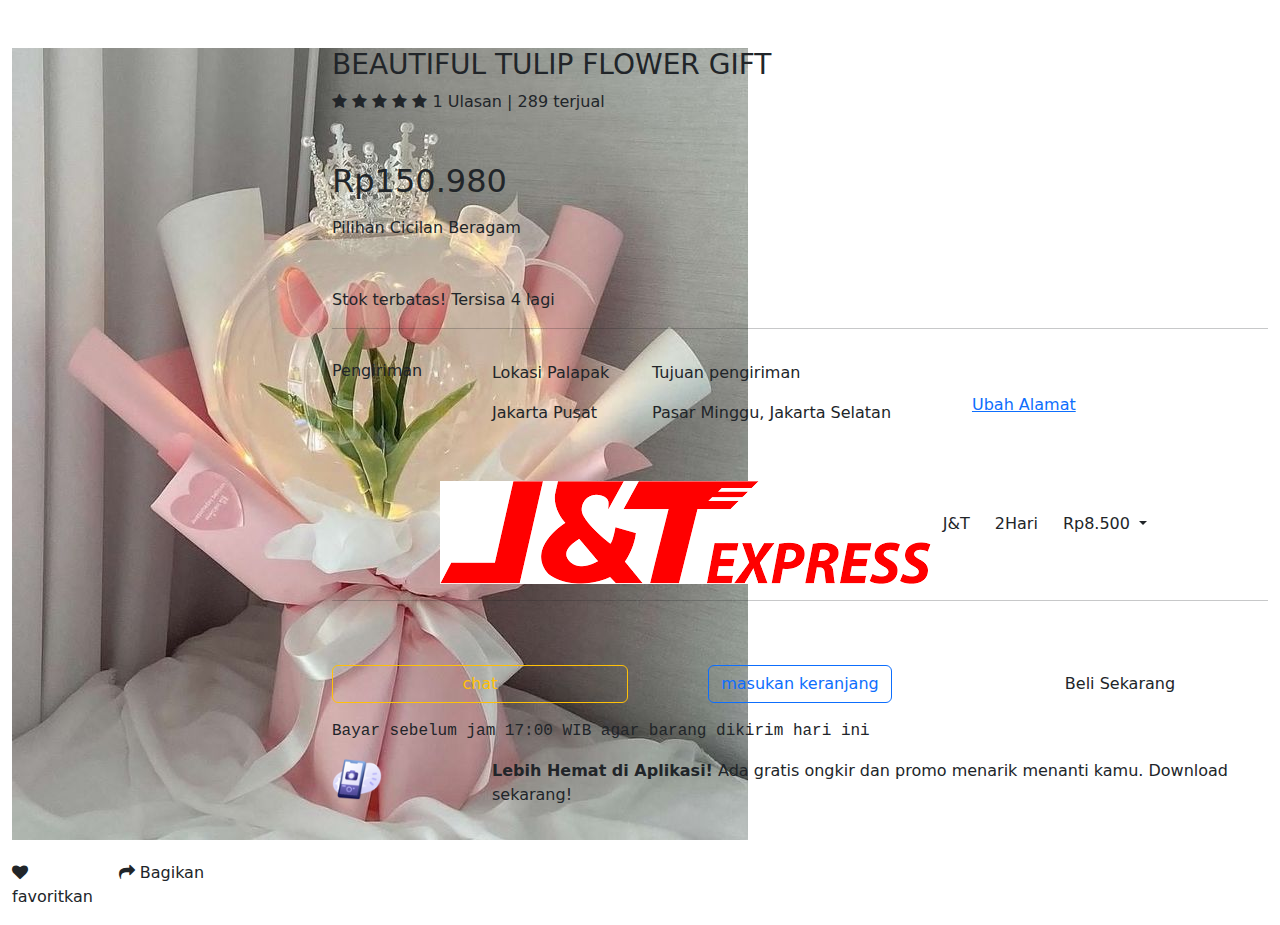
==== shop2.html @ ad699193 "Update shop2.html" ====
<!DOCTYPE html>
<html lang="en">
<head>
    <meta charset="UTF-8">
    <meta name="viewport" content="width=device-width, initial-scale=1.0">
    <title>Shop2</title>
    <link rel="stylesheet" href="https://cdnjs.cloudflare.com/ajax/libs/font-awesome/4.7.0/css/font-awesome.min.css">
    <link href="https://cdn.jsdelivr.net/npm/bootstrap@5.3.3/dist/css/bootstrap.min.css" rel="stylesheet" integrity="sha384-QWTKZyjpPEjISv5WaRU9OFeRpok6YctnYmDr5pNlyT2bRjXh0JMhjY6hW+ALEwIH" crossorigin="anonymous">
    <link rel="stylesheet" href="shop2.css">
</head>
<body>
  
</div>
<div class="container-fluid">
    <div class="row"> 
        <div class="col-lg-3 col-md-6 col-12 mt-5">
            <img src="../assest/img/buket bunga.jpeg" alt="" class="img">
                <div class="row">
                     <div class="col-lg-4 col-6 col-md-6">
                        <p><i class="fa fa-heart mt-4 hati"></i>    favoritkan</p>
                    </div>
                    <div class="col-lg-8 col-6 col-md-6">
                        <p><i class="fa fa-share mt-4 bagi"></i>    Bagikan</p>
                    </div>
                </div>
    </div>
        <div class="col-lg-9 col-md-6 col-sm-0 mt-5">
                    <h3 class="text">BEAUTIFUL TULIP FLOWER GIFT</h3>
                <div class="mb-3 star"> 
                    <span class="fa fa-star checked"></span>
                    <span class="fa fa-star checked"></span>
                    <span class="fa fa-star checked"></span>
                    <span class="fa fa-star checked"></span>
                    <span class="fa fa-star checked"></span> 1 Ulasan | 289 terjual
                    <h2 class="mt-5">Rp150.980</h2>
                    <p class="mt-3">Pilihan Cicilan Beragam</p>
                    <p class="mt-5 stock">Stok terbatas! Tersisa 4 lagi</p>
                    <hr class="justy-end"></hr>
          <div class="row">
              <div class="col-lg-2 col-md-12 col-12 mt-3">
                    <h6>Pengiriman</h6>
              </div>
                  <div class="col-lg-2 col-md-4 col-4 mt-3">
                      <p class="lokasi">Lokasi Palapak</p>
                      <p>Jakarta Pusat</p>
                  </div>
                  <div class="col-lg-4 col-md-6 col-6 mt-3">
                      <p class="Tujuan">Tujuan pengiriman</p>
                      <p>Pasar Minggu, Jakarta Selatan</p>
                  </div>
                  <div class="col-lg-4 col-md-6 col-6 mt-5">
                      <a href="#" class="alamat">Ubah Alamat</a>
                  </div>
          </div>

             <div class="courier_list list mt-4" style="text-align: center; width: 100%;">
                <div class="btn-group" role="group" aria-label="Button group with nested dropdown">
                    <img src="../assest/img/j&t express 2.png" alt="" class="logo mt-3">
                    <button type="button" class="btn ">J&T</button>
                    <button type="button" class="btn ">2Hari</button>
                    <div class="btn-group" role="group">
                      <button type="button" class="btn dropdown-toggle" data-bs-toggle="dropdown" aria-expanded="false">
                        Rp8.500
                      </button>
                        <ul class="dropdown-menu">
                          <li><a class="dropdown-item" href="#">temen sekelasnya</a></li>
                          <li><a class="dropdown-item" href="#">masalalunya</a></li>
                          <li><a class="dropdown-item" href="#">temen chatannya</a></li>
                        </ul>
                      <ul class="dropdown-menu">
                        <li><a class="dropdown-item" href="#"></a>100.000</li>
                        <li><a class="dropdown-item" href="#">9.000.000</a></li>
                      </ul>
                    </div>
                  </div>
             </div>
             <hr class="mt-3">
      </div>
        <div class="mt-5">
        <div class="row text-center mb-3">
            <div class=" d-grid col-lg-4 col-md-12 col-12 mt-3">
                <button type="chat" class="btn btn-outline-warning  btn- bi-chat-dots-fill chat">chat</button>
            </div>
            <div class="col-lg-4 col-md-12 col-12 mt-3"x>
                <button type="bag" class="btn btn-outline-primary btn- bi-cart-check shop">masukan keranjang</button>
            </div>
        <div class="col-lg-4 col-md-12 col-12 mt-3">
          <a href="file:///C:/Users/USER/Documents/GitHub/asesment-front-end/src/shop.html">
           <button class="btn btn-beli ">Beli Sekarang</button>
          </a>
        </div>

    </div>
</div>
<div style="font-family: 'Courier New', Courier, monospace;">
  <p>Bayar sebelum jam 17:00 WIB agar barang dikirim hari ini</p>
</div>




  <div class="row promo-section">
    <div class="col-lg-2 col-md-3 col-3">
      <img src="../assest/img/illustration-qr.png" alt="App Icon" width="50" class="h">
    </div>
    <div class="col-lg-10 col-md-9 col-9">
      <p><strong>Lebih Hemat di Aplikasi!</strong> Ada gratis ongkir dan promo menarik menanti kamu. Download sekarang!</p>
    </div>

    </div>
</div>



    
</body>
</html>
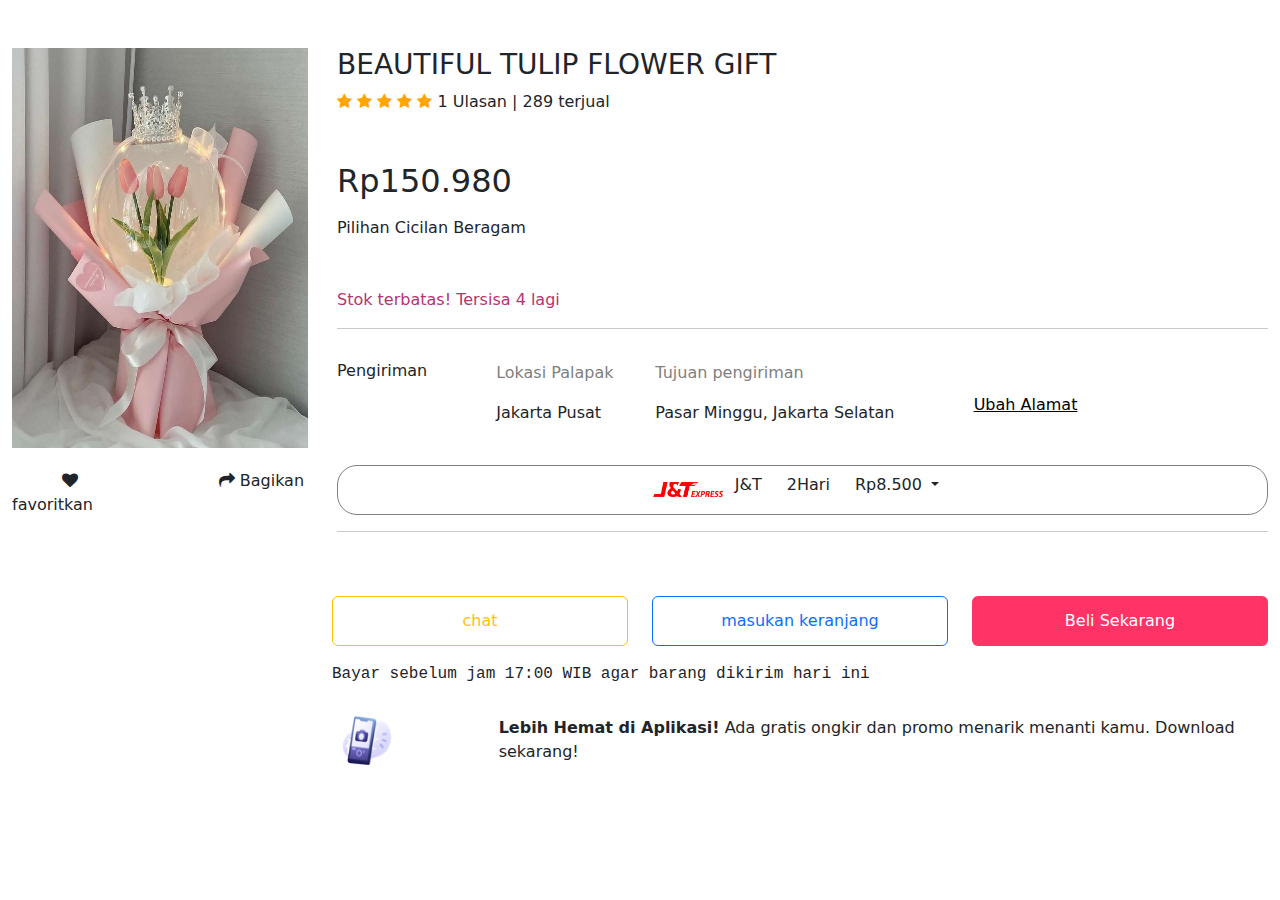
==== commit 2a91241d: "Update shop2.html" ====
--- a/shop2.html
+++ b/shop2.html
@@ -6,7 +6,7 @@
     <title>Shop2</title>
     <link rel="stylesheet" href="https://cdnjs.cloudflare.com/ajax/libs/font-awesome/4.7.0/css/font-awesome.min.css">
     <link href="https://cdn.jsdelivr.net/npm/bootstrap@5.3.3/dist/css/bootstrap.min.css" rel="stylesheet" integrity="sha384-QWTKZyjpPEjISv5WaRU9OFeRpok6YctnYmDr5pNlyT2bRjXh0JMhjY6hW+ALEwIH" crossorigin="anonymous">
-    <link rel="stylesheet" href="shop2.css">
+    <link rel="stylesheet" href="assest/css/shop2.css">
 </head>
 <body>
   
--- a/assest/css/shop2.css
+++ b/assest/css/shop2.css
@@ -0,0 +1,175 @@
+.img{
+    height: 400px;
+    width: 400px;
+}
+
+.text{
+    margin-left: 5px;
+}
+.star{
+    margin-left: 5px;
+}
+.love{
+    margin-left: 5px;
+}
+.checked {
+    color: orange;
+  }
+
+.stock{
+    color: #B53471;
+}
+.kirim{
+    margin-left: 30px;
+}
+
+.logo{
+    width: 100px;
+    margin-left: 70px;
+}
+
+.palapak{
+    margin-left: 500px;
+}
+
+.lokasi{
+    color: gray;
+}
+.hati{
+    margin-left: 50px;
+}
+
+.bagi{
+    margin-left: 100px;
+}
+
+.garis-vertical {
+    border-left: 1px solid #626c6c;
+    height: 70px;
+    
+}
+.Tujuan{
+    color: gray;
+}
+
+.alamat{
+    color
+    : black;
+}
+
+.logo{
+    width: 70px;
+    height: 100%;
+    margin-left: 0%;
+    
+}
+
+.LOGO{
+    margin-left: 100px;
+}
+
+.list{
+    background-color:transparent !important;
+    border: 1px solid gray !important;
+    color:black!important;
+    border-radius: 20px;
+    width: 35%;
+    height: 50px;
+    justify-content: center !important;
+}
+.btn-chat{
+    background-color:transparent !important;
+    border: 1px solid gray !important;
+    color:black!important;
+    width: 150px;
+    height: 60px;
+}
+
+.btn-chat {
+    border: 1px solid black;
+    color: black;
+  }
+
+  .btn-keranjang {
+    border: 1px solid black;
+    color: black;
+  }
+
+  .btn-beli {
+    background-color: #ff3366;
+    color: white;
+    margin-top: 0%;
+    width: 100%;
+    height: 50px;
+  }
+
+  .promo-section {
+    margin-top: 20px;
+    padding: 10px;
+  }
+
+  
+  .gmbar{
+    margin-left: 60px;
+  }
+
+  .shop {
+    margin-left: 0px;
+    height: 50px;
+    width: 100%;
+}
+
+.chat {
+    margin-left: 0%;
+    width: 100%;
+    height: 50px;
+}
+
+.h{
+    width: 50px;
+    height: 50px;
+}
+
+.J{
+    margin-left: 70%;
+}
+
+.time{
+    margin-left: 30%;
+}
+
+.gambar-j{
+    width: 100%;
+}
+
+body {
+    font-size: 16px;
+}
+
+@media (max-width: 768px) {
+    body {
+        font-size: 14px;
+    }
+}
+
+@media (max-width: 480px) {
+    body {
+        font-size: 12px;
+    }
+}
+
+img {
+    max-width: 100%;
+    height: auto;
+}
+
+h1 {
+    font-size: 2em;
+}
+
+@media (max-width: 768px) {
+    h1 {
+        font-size: 1.5em;
+    }
+}
+  
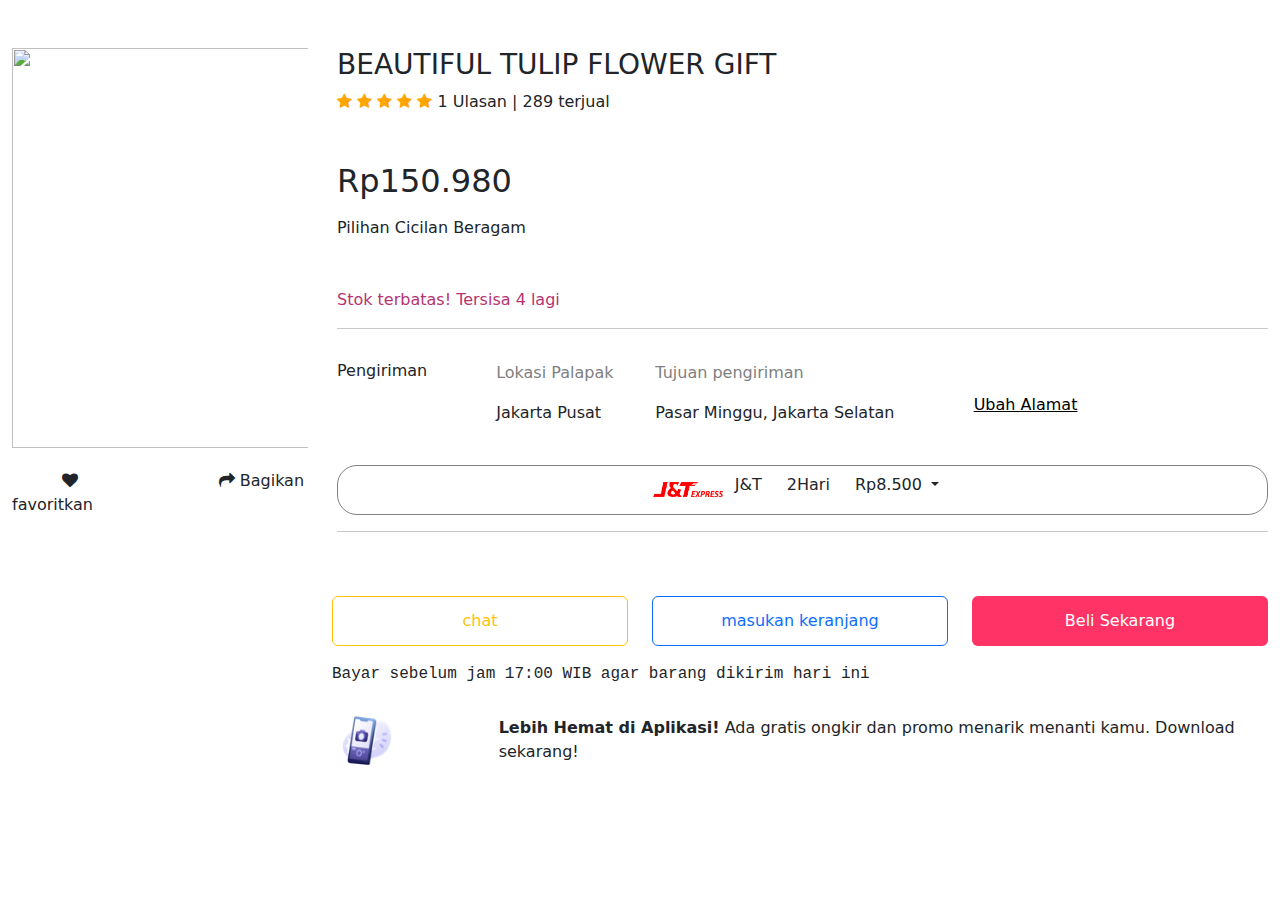
==== commit fd7f668b: "Update shop2.html" ====
--- a/shop2.html
+++ b/shop2.html
@@ -14,7 +14,7 @@
 <div class="container-fluid">
     <div class="row"> 
         <div class="col-lg-3 col-md-6 col-12 mt-5">
-            <img src="../assest/img/buket bunga.jpeg" alt="" class="img">
+            <img src="buket bunga.jpeg" alt="" class="img">
                 <div class="row">
                      <div class="col-lg-4 col-6 col-md-6">
                         <p><i class="fa fa-heart mt-4 hati"></i>    favoritkan</p>
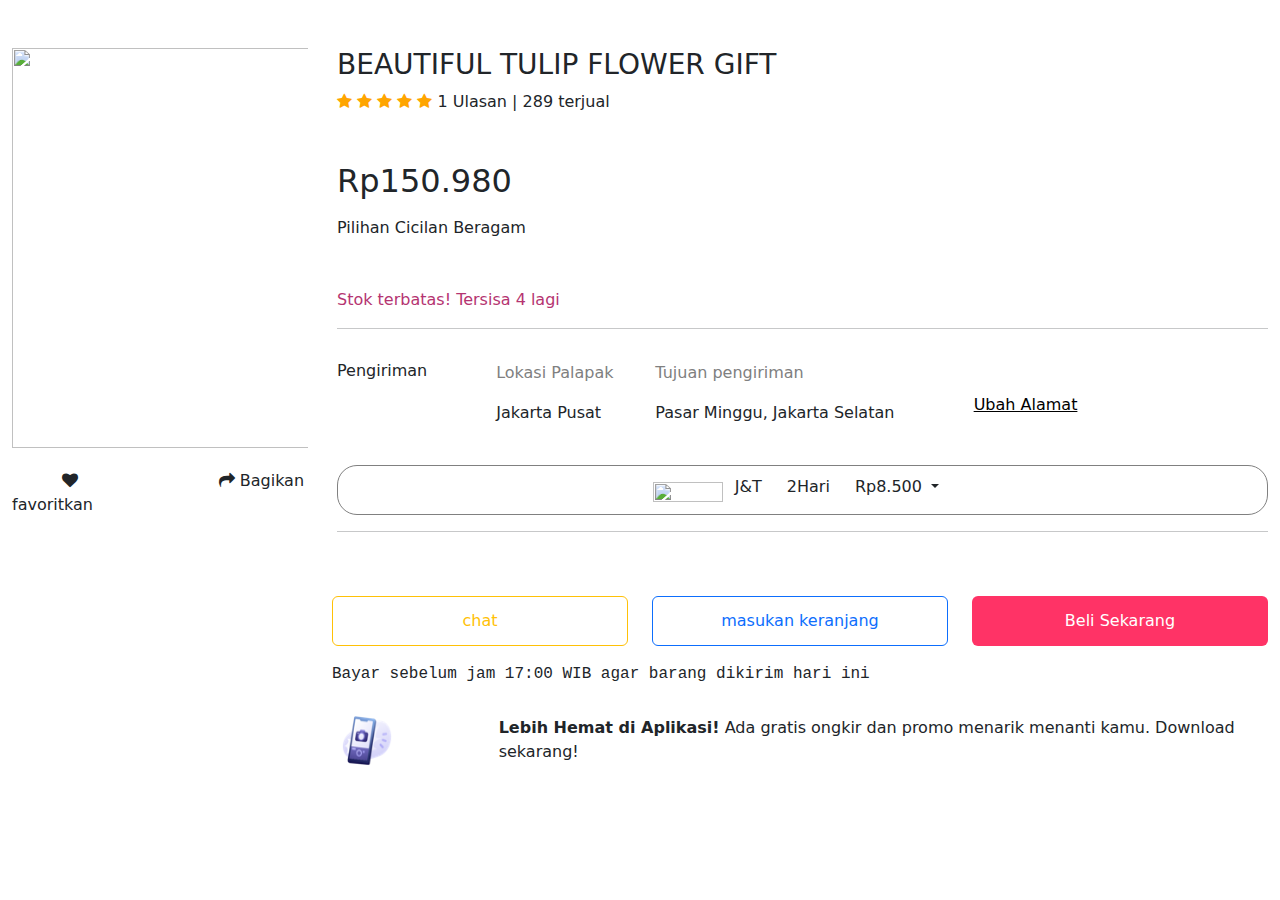
==== commit 8b150c50: "Update shop2.html" ====
--- a/shop2.html
+++ b/shop2.html
@@ -55,7 +55,7 @@
 
              <div class="courier_list list mt-4" style="text-align: center; width: 100%;">
                 <div class="btn-group" role="group" aria-label="Button group with nested dropdown">
-                    <img src="../assest/img/j&t express 2.png" alt="" class="logo mt-3">
+                    <img src="j&t express 2.png" alt="" class="logo mt-3">
                     <button type="button" class="btn ">J&T</button>
                     <button type="button" class="btn ">2Hari</button>
                     <div class="btn-group" role="group">
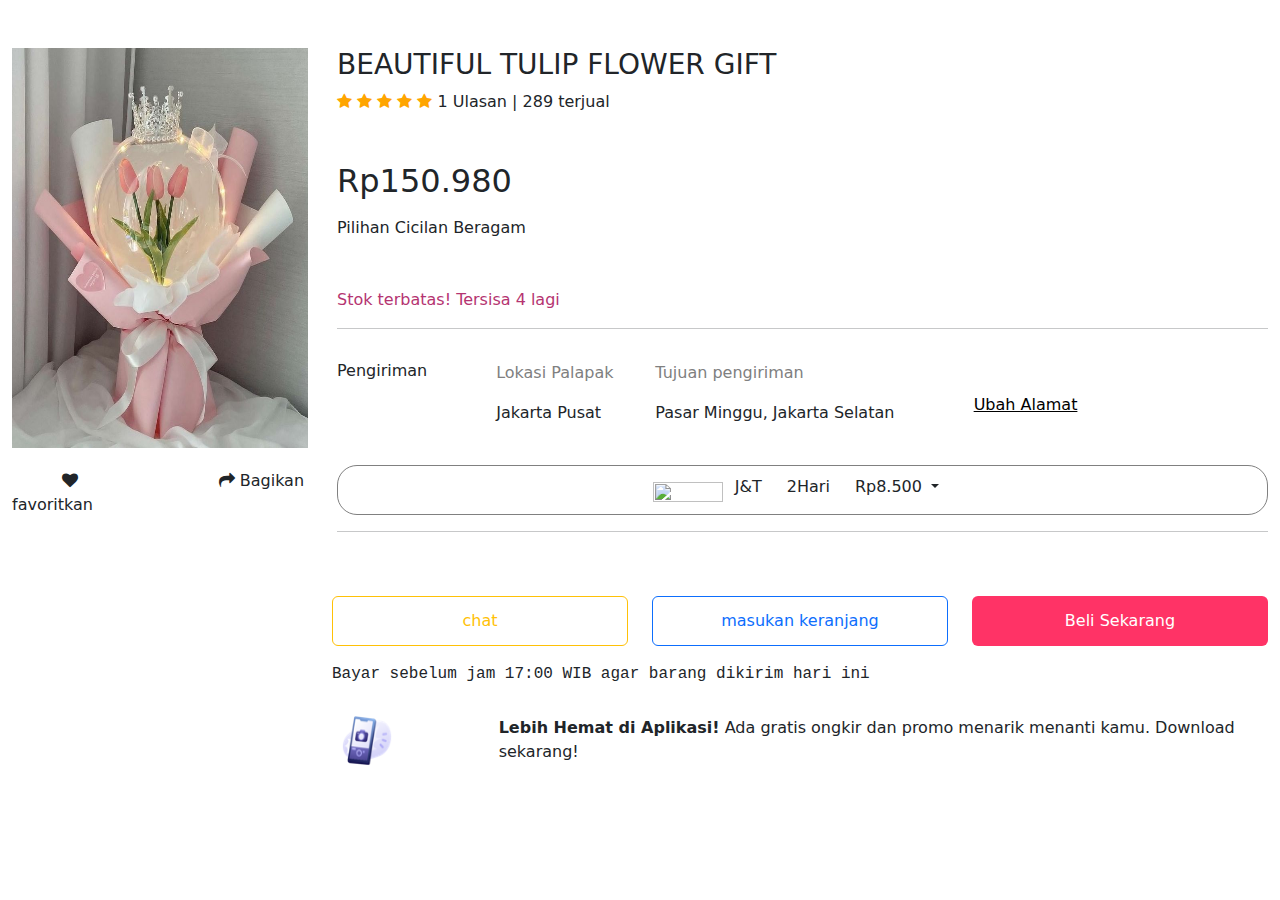
==== commit e61fb21b: "Update shop2.html" ====
--- a/shop2.html
+++ b/shop2.html
@@ -14,7 +14,7 @@
 <div class="container-fluid">
     <div class="row"> 
         <div class="col-lg-3 col-md-6 col-12 mt-5">
-            <img src="buket bunga.jpeg" alt="" class="img">
+            <img src="assest/img/buket bunga.jpeg" alt="" class="img">
                 <div class="row">
                      <div class="col-lg-4 col-6 col-md-6">
                         <p><i class="fa fa-heart mt-4 hati"></i>    favoritkan</p>
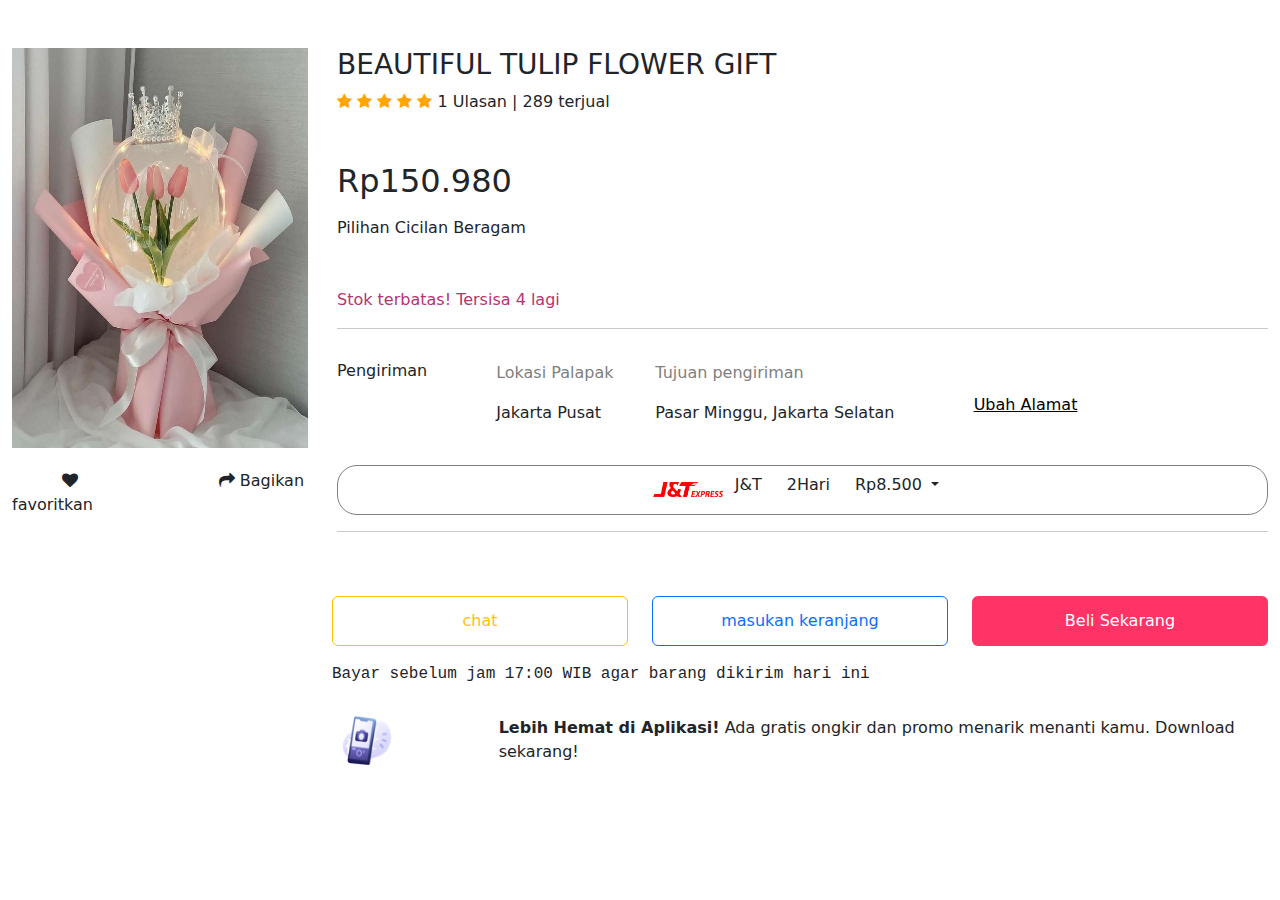
==== commit 8542fd21: "Update shop2.html" ====
--- a/shop2.html
+++ b/shop2.html
@@ -14,7 +14,7 @@
 <div class="container-fluid">
     <div class="row"> 
         <div class="col-lg-3 col-md-6 col-12 mt-5">
-            <img src="assest/img/buket bunga.jpeg" alt="" class="img">
+            <img src="../assest/img/buket bunga.jpeg" alt="" class="img">
                 <div class="row">
                      <div class="col-lg-4 col-6 col-md-6">
                         <p><i class="fa fa-heart mt-4 hati"></i>    favoritkan</p>
@@ -55,7 +55,7 @@
 
              <div class="courier_list list mt-4" style="text-align: center; width: 100%;">
                 <div class="btn-group" role="group" aria-label="Button group with nested dropdown">
-                    <img src="j&t express 2.png" alt="" class="logo mt-3">
+                    <img src="../assest/img/j&t express 2.png" alt="" class="logo mt-3">
                     <button type="button" class="btn ">J&T</button>
                     <button type="button" class="btn ">2Hari</button>
                     <div class="btn-group" role="group">
